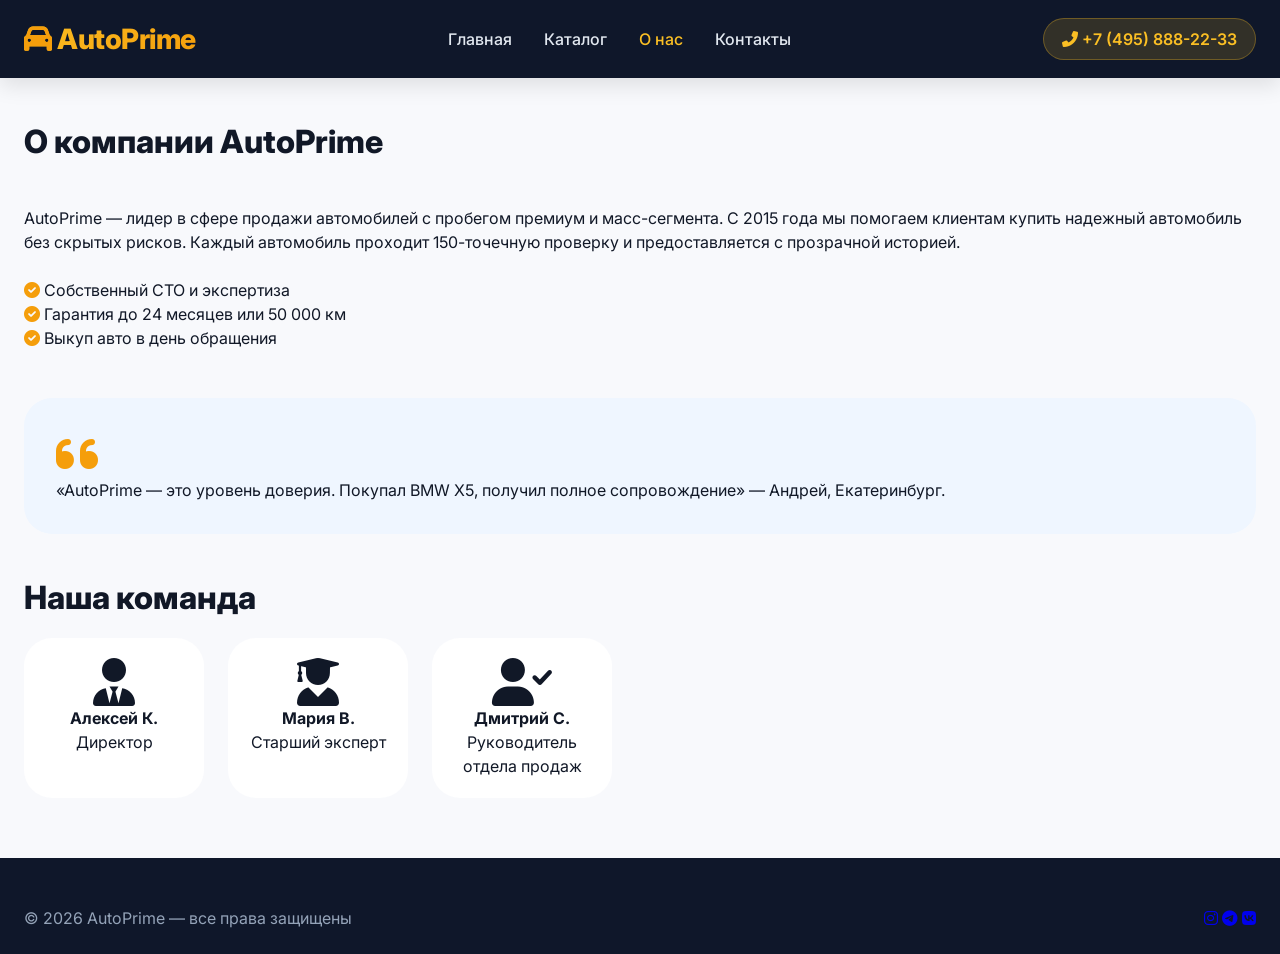
==== aboutUs.html @ ed4d7b5c "Add files via upload" ====
<!DOCTYPE html>
<html lang="ru">
<head>
    <meta charset="UTF-8">
    <meta name="viewport" content="width=device-width, initial-scale=1.0">
    <title>О компании | AutoPrime</title>
    <link rel="stylesheet" href="styles.css">
    <link rel="stylesheet" href="adaptation.css">
    <link href="https://fonts.googleapis.com/css2?family=Inter:opsz,wght@14..32,300;400;500;600;700;800&display=swap" rel="stylesheet">
    <link rel="stylesheet" href="https://cdnjs.cloudflare.com/ajax/libs/font-awesome/6.0.0-beta3/css/all.min.css">
</head>
<body>
    <header class="header">
        <div class="container">
            <div class="navbar">
                <div class="logo"><i class="fas fa-car"></i> AutoPrime</div>
                <ul class="nav-links">
                    <li><a href="index.html">Главная</a></li>
                    <li><a href="catalog.html">Каталог</a></li>
                    <li><a href="aboutUs.html" class="active">О нас</a></li>
                    <li><a href="contact.html">Контакты</a></li>
                </ul>
                <div class="contact-phone"><i class="fas fa-phone-alt"></i> +7 (495) 888-22-33</div>
            </div>
        </div>
    </header>

    <main>
        <div class="container">
            <div class="section-title">О компании AutoPrime</div>
            <div class="about-grid">
                <div>
                    <p>AutoPrime — лидер в сфере продажи автомобилей с пробегом премиум и масс-сегмента. С 2015 года мы помогаем клиентам купить надежный автомобиль без скрытых рисков. Каждый автомобиль проходит 150-точечную проверку и предоставляется с прозрачной историей.</p>
                    <br>
                    <p><i class="fas fa-check-circle" style="color:#F59E0B;"></i>  Собственный СТО и экспертиза</p>
                    <p><i class="fas fa-check-circle" style="color:#F59E0B;"></i>  Гарантия до 24 месяцев или 50 000 км</p>
                    <p><i class="fas fa-check-circle" style="color:#F59E0B;"></i>  Выкуп авто в день обращения</p>
                </div>
                <div class="quote-block">
                    <i class="fas fa-quote-left" style="font-size:48px; color:#F59E0B;"></i>
                    <p>«AutoPrime — это уровень доверия. Покупал BMW X5, получил полное сопровождение» — Андрей, Екатеринбург.</p>
                </div>
            </div>

            <div class="section-title">Наша команда</div>
            <div class="team-grid">
                <div class="team-card"><i class="fas fa-user-tie fa-3x"></i><h4>Алексей К.</h4><p>Директор</p></div>
                <div class="team-card"><i class="fas fa-user-graduate fa-3x"></i><h4>Мария В.</h4><p>Старший эксперт</p></div>
                <div class="team-card"><i class="fas fa-user-check fa-3x"></i><h4>Дмитрий С.</h4><p>Руководитель отдела продаж</p></div>
            </div>
        </div>
    </main>

    <footer>
        <div class="container">
            <div class="footer-flex">
                <div>© 2026 AutoPrime — все права защищены</div>
                <div><a href="http://vk.com" target="_blank"><i class="fab fa-instagram"></i></a> <a
                        href="https://vk.com" target="_blank"><i class="fab fa-telegram"></i></a> <a
                        href="http://vk.com" target="_blank"><i class="fab fa-vk"></i></a></div>
            </div>
        </div>
    </footer>

    <script src="script.js"></script>
</body>
</html>
---- styles.css ----
* {
    margin: 0;
    padding: 0;
    box-sizing: border-box;
}

body {
    font-family: 'Inter', sans-serif;
    background-color: #F8F9FC;
    color: #111827;
    line-height: 1.5;
}

.container {
    max-width: 1280px;
    margin: 0 auto;
    padding: 0 24px;
}

/* Header */
.header {
    background: #0F172A;
    color: white;
    position: sticky;
    top: 0;
    z-index: 100;
    box-shadow: 0 8px 20px rgba(0,0,0,0.1);
}

.navbar {
    display: flex;
    align-items: center;
    justify-content: space-between;
    flex-wrap: wrap;
    padding: 18px 0;
    gap: 20px;
}

.logo {
    font-size: 28px;
    font-weight: 800;
    letter-spacing: -0.5px;
    background: linear-gradient(135deg, #FBBF24, #F59E0B);
    background-clip: text;
    -webkit-background-clip: text;
    color: transparent;
}

.logo i {
    color: #F59E0B;
    background: none;
    background-clip: unset;
}

.nav-links {
    display: flex;
    gap: 32px;
    list-style: none;
}

.nav-links a {
    color: #E2E8F0;
    text-decoration: none;
    font-weight: 500;
    transition: 0.2s;
}

.nav-links a:hover, .nav-links a.active {
    color: #FBBF24;
}

.contact-phone {
    background: rgba(251,191,36,0.15);
    padding: 8px 18px;
    border-radius: 40px;
    font-weight: 600;
    color: #FBBF24;
    border: 1px solid rgba(251,191,36,0.3);
}

/* Hero */
.hero {
    background: linear-gradient(105deg, #0F172A 0%, #1E293B 100%);
    color: white;
    padding: 70px 0 90px;
    border-radius: 0 0 40px 40px;
    margin-bottom: 40px;
    padding-left: 40px;
}

.hero-grid {
    display: flex;
    flex-wrap: wrap;
    align-items: center;
    justify-content: space-between;
    gap: 40px;
}

.hero-content h1 {
    font-size: 52px;
    font-weight: 800;
    line-height: 1.2;
    margin-bottom: 20px;
}

.hero-content p {
    font-size: 18px;
    opacity: 0.9;
    margin-bottom: 32px;
    max-width: 550px;
}

.btn-primary {
    background: #FBBF24;
    color: #0F172A;
    padding: 14px 32px;
    border-radius: 60px;
    font-weight: 700;
    text-decoration: none;
    display: inline-block;
    transition: 0.2s;
    border: none;
    cursor: pointer;
    font-size: 16px;
}

.btn-primary:hover {
    background: #F59E0B;
    transform: translateY(-2px);
}

.btn-outline {
    border: 2px solid rgba(255,255,255,0.5);
    background: transparent;
    padding: 12px 28px;
    border-radius: 60px;
    font-weight: 600;
    color: white;
    text-decoration: none;
    margin-left: 12px;
}

.hero-stats {
    background: rgba(255,255,255,0.05);
    backdrop-filter: blur(12px);
    border-radius: 32px;
    padding: 28px;
    display: flex;
    gap: 28px;
    flex-wrap: wrap;
}

.stat-item h3 {
    font-size: 32px;
    font-weight: 800;
    color: #FBBF24;
}

/* Cards */
.section-title {
    font-size: 32px;
    font-weight: 800;
    margin: 40px 0 16px;
}

.cars-grid {
    display: grid;
    grid-template-columns: repeat(auto-fill, minmax(300px, 1fr));
    gap: 28px;
    margin: 32px 0;
}

.car-card {
    background: white;
    border-radius: 24px;
    overflow: hidden;
    box-shadow: 0 8px 20px rgba(0,0,0,0.05);
    transition: all 0.25s;
    cursor: pointer;
    border: 1px solid #EDF2F7;
}

.car-card:hover {
    transform: translateY(-5px);
    box-shadow: 0 20px 28px -12px rgba(0,0,0,0.2);
    border-color: #FBBF24;
}

.car-img {
    height: 200px;
    background: #D9E2EF;
    display: flex;
    align-items: center;
    justify-content: center;
    font-size: 64px;
    color: #1F2A44;
}

.car-info {
    padding: 20px;
}

.car-title {
    font-size: 22px;
    font-weight: 700;
    margin-bottom: 8px;
}

.car-price {
    font-size: 24px;
    font-weight: 800;
    color: #F59E0B;
    margin: 12px 0;
}

.car-details {
    display: flex;
    gap: 16px;
    color: #4B5563;
    font-size: 14px;
    border-top: 1px solid #E5E7EB;
    padding-top: 12px;
    margin-top: 8px;
}

/* Filters */
.filters-bar {
    background: white;
    border-radius: 28px;
    padding: 28px;
    margin: 30px 0;
    box-shadow: 0 4px 12px rgba(0,0,0,0.03);
    display: flex;
    flex-wrap: wrap;
    gap: 20px;
    align-items: flex-end;
    border: 1px solid #EFF3F8;
}

.filter-group {
    flex: 1;
    min-width: 160px;
}

.filter-group label {
    font-weight: 600;
    display: block;
    margin-bottom: 8px;
    font-size: 14px;
}

select, input, textarea {
    width: 100%;
    padding: 12px 16px;
    border-radius: 40px;
    border: 1px solid #CBD5E1;
    font-family: inherit;
}

.price-range {
    display: flex;
    gap: 10px;
}

.btn-filter {
    background: #0F172A;
    color: white;
    border: none;
    padding: 12px 24px;
    border-radius: 40px;
    cursor: pointer;
}

.sort-bar {
    display: flex;
    justify-content: flex-end;
    gap: 12px;
    margin: 20px 0;
}

.cars-count {
    font-weight: 500;
    margin-bottom: 16px;
}

/* Modal */
.modal {
    display: none;
    position: fixed;
    top: 0; left: 0;
    width: 100%; height: 100%;
    background: rgba(0,0,0,0.7);
    align-items: center;
    justify-content: center;
    z-index: 1000;
}

.modal-content {
    background: white;
    max-width: 550px;
    width: 90%;
    border-radius: 32px;
    padding: 28px;
    position: relative;
}

.close-modal {
    position: absolute;
    right: 24px;
    top: 20px;
    font-size: 28px;
    cursor: pointer;
}

/* Advantages */
.advantages-grid {
    display: grid;
    grid-template-columns: repeat(auto-fit, minmax(240px, 1fr));
    gap: 28px;
    margin: 30px 0;
}

.advantage-card {
    background: white;
    padding: 24px;
    border-radius: 24px;
}

.feature-icon {
    font-size: 32px;
    color: #F59E0B;
    margin-bottom: 16px;
}

/* About page */
.about-grid {
    display: flex;
    flex-wrap: wrap;
    gap: 48px;
    margin: 40px 0;
}

.quote-block {
    background: #EFF6FF;
    border-radius: 28px;
    padding: 32px;
    flex: 1;
}

.team-grid {
    display: flex;
    gap: 24px;
    flex-wrap: wrap;
    margin-bottom: 40px;
}

.team-card {
    background: white;
    border-radius: 28px;
    padding: 20px;
    width: 180px;
    text-align: center;
}

/* Contact page */
.contact-grid {
    display: flex;
    flex-wrap: wrap;
    gap: 40px;
    margin-bottom: 60px;
}

.contact-form-block, .contact-info-block {
    flex: 1;
}

.contact-form {
    background: white;
    padding: 32px;
    border-radius: 32px;
    box-shadow: 0 8px 20px rgba(0,0,0,0.05);
}

.form-group {
    margin-bottom: 20px;
}

.info-card {
    background: #F1F5F9;
    border-radius: 28px;
    padding: 28px;
}

/* Footer */
footer {
    background: #0F172A;
    color: #94A3B8;
    padding: 48px 0 24px;
    margin-top: 60px;
}

.footer-flex {
    display: flex;
    justify-content: space-between;
    flex-wrap: wrap;
    gap: 20px;
}
---- adaptation.css ----
/* Tablet */
@media (max-width: 900px) {
    .hero-content h1 {
        font-size: 38px;
    }
    
    .hero-stats {
        justify-content: center;
    }
    
    .navbar {
        flex-direction: column;
        text-align: center;
    }
    
    .nav-links {
        justify-content: center;
        flex-wrap: wrap;
        gap: 20px;
    }
}

/* Mobile */
@media (max-width: 680px) {
    .container {
        padding: 0 16px;
    }
    
    .hero {
        padding: 40px 0 60px;
    }
    
    .hero-content h1 {
        font-size: 28px;
    }
    
    .hero-content p {
        font-size: 16px;
    }
    
    .btn-primary, .btn-outline {
        padding: 10px 20px;
        font-size: 14px;
    }
    
    .btn-outline {
        margin-left: 8px;
    }
    
    .section-title {
        font-size: 26px;
    }
    
    .cars-grid {
        grid-template-columns: 1fr;
        gap: 20px;
    }
    
    .filters-bar {
        flex-direction: column;
        align-items: stretch;
    }
    
    .filter-group {
        width: 100%;
    }
    
    .price-range {
        flex-direction: column;
    }
    
    .sort-bar {
        justify-content: flex-start;
        flex-wrap: wrap;
    }
    
    .about-grid {
        flex-direction: column;
    }
    
    .team-card {
        width: 100%;
    }
    
    .contact-grid {
        flex-direction: column;
    }
    
    .hero-stats {
        flex-direction: column;
        align-items: center;
        text-align: center;
        gap: 16px;
    }
    
    .stat-item h3 {
        font-size: 28px;
    }
    
    .modal-content {
        width: 95%;
        padding: 20px;
    }
}
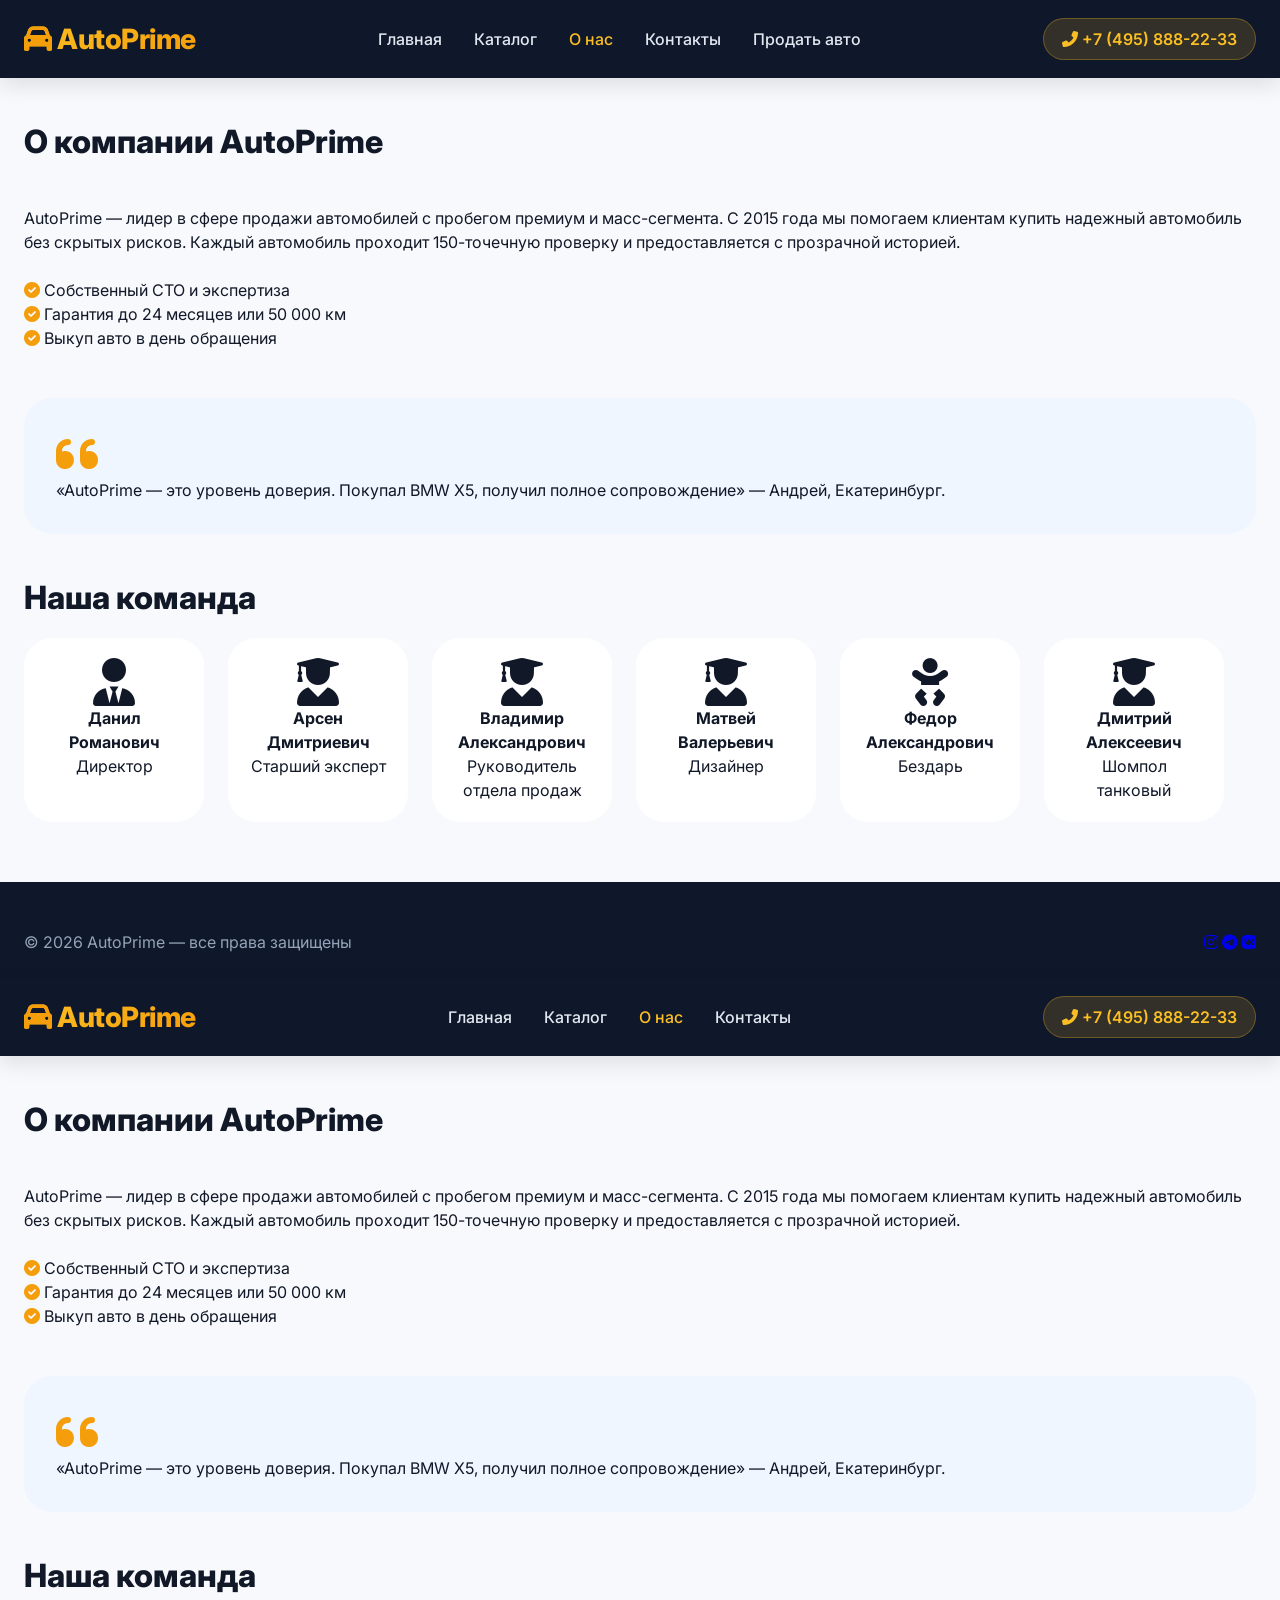
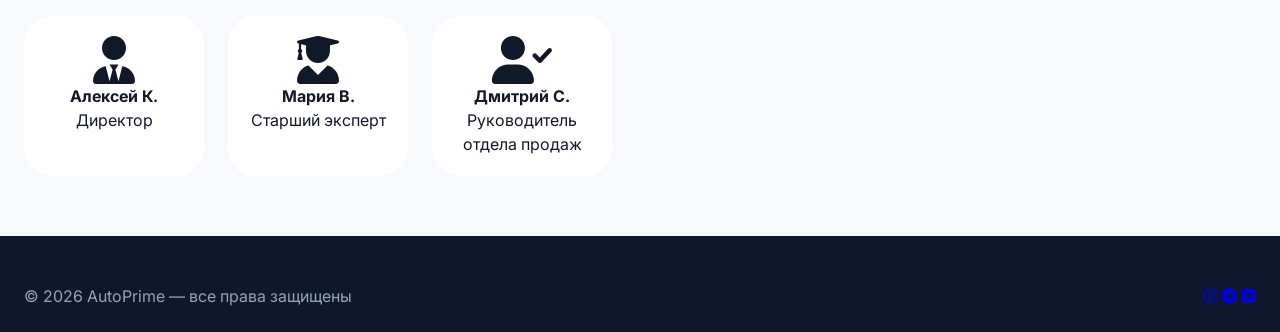
==== commit cd899215: "Update aboutUs.html" ====
--- a/aboutUs.html
+++ b/aboutUs.html
@@ -4,7 +4,77 @@
     <meta charset="UTF-8">
     <meta name="viewport" content="width=device-width, initial-scale=1.0">
     <title>О компании | AutoPrime</title>
+    <link rel="stylesheet" href="styles.css"><!DOCTYPE html>
+<html lang="ru">
+<head>
+    <meta charset="UTF-8">
+    <meta name="viewport" content="width=device-width, initial-scale=1.0">
+    <title>О компании | AutoPrime</title>
     <link rel="stylesheet" href="styles.css">
+    <link rel="stylesheet" href="adaptation.css">
+    <link href="https://fonts.googleapis.com/css2?family=Inter:opsz,wght@14..32,300;400;500;600;700;800&display=swap" rel="stylesheet">
+    <link rel="stylesheet" href="https://cdnjs.cloudflare.com/ajax/libs/font-awesome/6.0.0-beta3/css/all.min.css">
+</head>
+<body>
+    <header class="header">
+        <div class="container">
+            <div class="navbar">
+                <div class="logo"><i class="fas fa-car"></i> AutoPrime</div>
+                <ul class="nav-links">
+                    <li><a href="index.html">Главная</a></li>
+                    <li><a href="catalog.html">Каталог</a></li>
+                    <li><a href="aboutUs.html" class="active">О нас</a></li>
+                    <li><a href="contact.html">Контакты</a></li>
+                    <li><a href="sell.html">Продать авто</a></li>
+                </ul>
+                <div class="contact-phone"><i class="fas fa-phone-alt"></i> +7 (495) 888-22-33</div>
+            </div>
+        </div>
+    </header>
+
+    <main>
+        <div class="container">
+            <div class="section-title">О компании AutoPrime</div>
+            <div class="about-grid">
+                <div>
+                    <p>AutoPrime — лидер в сфере продажи автомобилей с пробегом премиум и масс-сегмента. С 2015 года мы помогаем клиентам купить надежный автомобиль без скрытых рисков. Каждый автомобиль проходит 150-точечную проверку и предоставляется с прозрачной историей.</p>
+                    <br>
+                    <p><i class="fas fa-check-circle" style="color:#F59E0B;"></i>  Собственный СТО и экспертиза</p>
+                    <p><i class="fas fa-check-circle" style="color:#F59E0B;"></i>  Гарантия до 24 месяцев или 50 000 км</p>
+                    <p><i class="fas fa-check-circle" style="color:#F59E0B;"></i>  Выкуп авто в день обращения</p>
+                </div>
+                <div class="quote-block">
+                    <i class="fas fa-quote-left" style="font-size:48px; color:#F59E0B;"></i>
+                    <p>«AutoPrime — это уровень доверия. Покупал BMW X5, получил полное сопровождение» — Андрей, Екатеринбург.</p>
+                </div>
+            </div>
+
+            <div class="section-title">Наша команда</div>
+            <div class="team-grid">
+                <div class="team-card"><i class="fas fa-user-tie fa-3x"></i><h4>Данил Романович</h4><p>Директор</p></div>
+                <div class="team-card"><i class="fas fa-user-graduate fa-3x"></i><h4>Арсен Дмитриевич</h4><p>Старший эксперт</p></div>
+                <div class="team-card"><i class="fas fa-user-graduate fa-3x"></i><h4>Владимир Александрович</h4><p>Руководитель отдела продаж</p></div>
+                <div class="team-card"><i class="fas fa-user-graduate fa-3x"></i><h4> Матвей Валерьевич</h4><p>Дизайнер</p></div>
+                <div class="team-card"><i class="fa-solid fa-baby fa-3x"></i><h4>Федор Александрович</h4><p>Бездарь</p></div>
+                <div class="team-card"><i class="fas fa-user-graduate fa-3x"></i><h4>Дмитрий Алексеевич</h4><p>Шомпол танковый</p></div>
+            </div>
+        </div>
+    </main>
+
+    <footer>
+        <div class="container">
+            <div class="footer-flex">
+                <div>© 2026 AutoPrime — все права защищены</div>
+                <div><a href="http://vk.com" target="_blank"><i class="fab fa-instagram"></i></a> <a
+                        href="https://vk.com" target="_blank"><i class="fab fa-telegram"></i></a> <a
+                        href="http://vk.com" target="_blank"><i class="fab fa-vk"></i></a></div>
+            </div>
+        </div>
+    </footer>
+
+    <script src="script.js"></script>
+</body>
+</html>
     <link rel="stylesheet" href="adaptation.css">
     <link href="https://fonts.googleapis.com/css2?family=Inter:opsz,wght@14..32,300;400;500;600;700;800&display=swap" rel="stylesheet">
     <link rel="stylesheet" href="https://cdnjs.cloudflare.com/ajax/libs/font-awesome/6.0.0-beta3/css/all.min.css">
@@ -64,4 +134,4 @@
 
     <script src="script.js"></script>
 </body>
-</html>+</html>
--- a/adaptation.css
+++ b/adaptation.css
@@ -44,7 +44,12 @@
     }
     
     .btn-outline {
-        margin-left: 8px;
+        margin-right: 10px;
+    }
+    
+    .btns {
+        display: grid;
+        row-gap: 1rem;
     }
     
     .section-title {
@@ -101,4 +106,4 @@
         width: 95%;
         padding: 20px;
     }
-}+}
--- a/adaptation.css
+++ b/adaptation.css
@@ -44,7 +44,12 @@
     }
     
     .btn-outline {
-        margin-left: 8px;
+        margin-right: 10px;
+    }
+    
+    .btns {
+        display: grid;
+        row-gap: 1rem;
     }
     
     .section-title {
@@ -101,4 +106,4 @@
         width: 95%;
         padding: 20px;
     }
-}+}
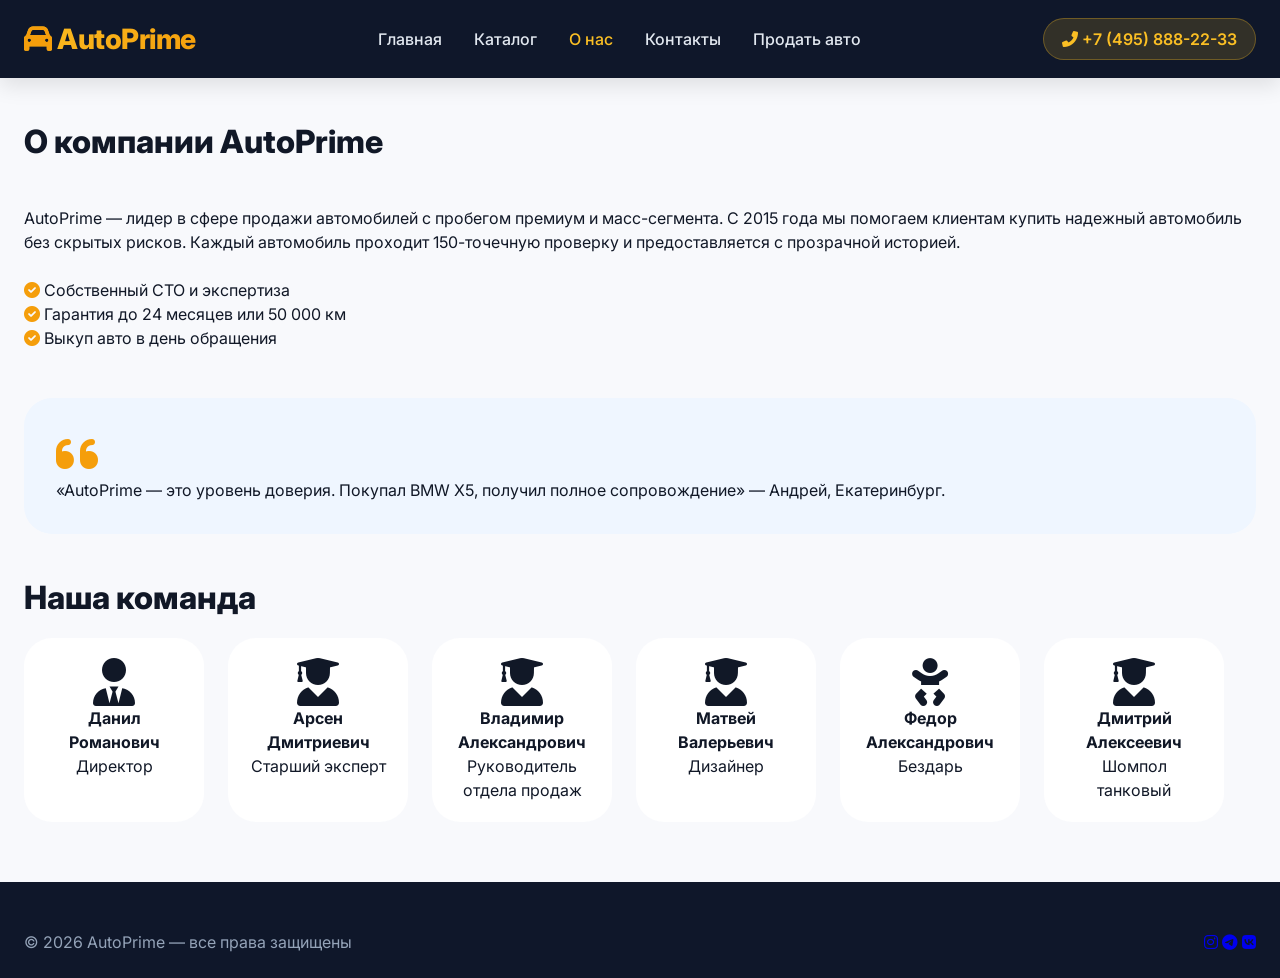
==== commit 225b5018: "Update aboutUs.html" ====
--- a/aboutUs.html
+++ b/aboutUs.html
@@ -1,10 +1,4 @@
 <!DOCTYPE html>
-<html lang="ru">
-<head>
-    <meta charset="UTF-8">
-    <meta name="viewport" content="width=device-width, initial-scale=1.0">
-    <title>О компании | AutoPrime</title>
-    <link rel="stylesheet" href="styles.css"><!DOCTYPE html>
 <html lang="ru">
 <head>
     <meta charset="UTF-8">
@@ -75,63 +69,3 @@
     <script src="script.js"></script>
 </body>
 </html>
-    <link rel="stylesheet" href="adaptation.css">
-    <link href="https://fonts.googleapis.com/css2?family=Inter:opsz,wght@14..32,300;400;500;600;700;800&display=swap" rel="stylesheet">
-    <link rel="stylesheet" href="https://cdnjs.cloudflare.com/ajax/libs/font-awesome/6.0.0-beta3/css/all.min.css">
-</head>
-<body>
-    <header class="header">
-        <div class="container">
-            <div class="navbar">
-                <div class="logo"><i class="fas fa-car"></i> AutoPrime</div>
-                <ul class="nav-links">
-                    <li><a href="index.html">Главная</a></li>
-                    <li><a href="catalog.html">Каталог</a></li>
-                    <li><a href="aboutUs.html" class="active">О нас</a></li>
-                    <li><a href="contact.html">Контакты</a></li>
-                </ul>
-                <div class="contact-phone"><i class="fas fa-phone-alt"></i> +7 (495) 888-22-33</div>
-            </div>
-        </div>
-    </header>
-
-    <main>
-        <div class="container">
-            <div class="section-title">О компании AutoPrime</div>
-            <div class="about-grid">
-                <div>
-                    <p>AutoPrime — лидер в сфере продажи автомобилей с пробегом премиум и масс-сегмента. С 2015 года мы помогаем клиентам купить надежный автомобиль без скрытых рисков. Каждый автомобиль проходит 150-точечную проверку и предоставляется с прозрачной историей.</p>
-                    <br>
-                    <p><i class="fas fa-check-circle" style="color:#F59E0B;"></i>  Собственный СТО и экспертиза</p>
-                    <p><i class="fas fa-check-circle" style="color:#F59E0B;"></i>  Гарантия до 24 месяцев или 50 000 км</p>
-                    <p><i class="fas fa-check-circle" style="color:#F59E0B;"></i>  Выкуп авто в день обращения</p>
-                </div>
-                <div class="quote-block">
-                    <i class="fas fa-quote-left" style="font-size:48px; color:#F59E0B;"></i>
-                    <p>«AutoPrime — это уровень доверия. Покупал BMW X5, получил полное сопровождение» — Андрей, Екатеринбург.</p>
-                </div>
-            </div>
-
-            <div class="section-title">Наша команда</div>
-            <div class="team-grid">
-                <div class="team-card"><i class="fas fa-user-tie fa-3x"></i><h4>Алексей К.</h4><p>Директор</p></div>
-                <div class="team-card"><i class="fas fa-user-graduate fa-3x"></i><h4>Мария В.</h4><p>Старший эксперт</p></div>
-                <div class="team-card"><i class="fas fa-user-check fa-3x"></i><h4>Дмитрий С.</h4><p>Руководитель отдела продаж</p></div>
-            </div>
-        </div>
-    </main>
-
-    <footer>
-        <div class="container">
-            <div class="footer-flex">
-                <div>© 2026 AutoPrime — все права защищены</div>
-                <div><a href="http://vk.com" target="_blank"><i class="fab fa-instagram"></i></a> <a
-                        href="https://vk.com" target="_blank"><i class="fab fa-telegram"></i></a> <a
-                        href="http://vk.com" target="_blank"><i class="fab fa-vk"></i></a></div>
-            </div>
-        </div>
-    </footer>
-
-    <script src="script.js"></script>
-</body>
-</html>
--- a/styles.css
+++ b/styles.css
@@ -24,7 +24,7 @@
     position: sticky;
     top: 0;
     z-index: 100;
-    box-shadow: 0 8px 20px rgba(0,0,0,0.1);
+    box-shadow: 0 8px 20px rgba(0, 0, 0, 0.1);
 }
 
 .navbar {
@@ -65,17 +65,18 @@
     transition: 0.2s;
 }
 
-.nav-links a:hover, .nav-links a.active {
+.nav-links a:hover,
+.nav-links a.active {
     color: #FBBF24;
 }
 
 .contact-phone {
-    background: rgba(251,191,36,0.15);
+    background: rgba(251, 191, 36, 0.15);
     padding: 8px 18px;
     border-radius: 40px;
     font-weight: 600;
     color: #FBBF24;
-    border: 1px solid rgba(251,191,36,0.3);
+    border: 1px solid rgba(251, 191, 36, 0.3);
 }
 
 /* Hero */
@@ -130,7 +131,7 @@
 }
 
 .btn-outline {
-    border: 2px solid rgba(255,255,255,0.5);
+    border: 2px solid rgba(255, 255, 255, 0.5);
     background: transparent;
     padding: 12px 28px;
     border-radius: 60px;
@@ -141,7 +142,7 @@
 }
 
 .hero-stats {
-    background: rgba(255,255,255,0.05);
+    background: rgba(255, 255, 255, 0.05);
     backdrop-filter: blur(12px);
     border-radius: 32px;
     padding: 28px;
@@ -174,7 +175,7 @@
     background: white;
     border-radius: 24px;
     overflow: hidden;
-    box-shadow: 0 8px 20px rgba(0,0,0,0.05);
+    box-shadow: 0 8px 20px rgba(0, 0, 0, 0.05);
     transition: all 0.25s;
     cursor: pointer;
     border: 1px solid #EDF2F7;
@@ -182,7 +183,7 @@
 
 .car-card:hover {
     transform: translateY(-5px);
-    box-shadow: 0 20px 28px -12px rgba(0,0,0,0.2);
+    box-shadow: 0 20px 28px -12px rgba(0, 0, 0, 0.2);
     border-color: #FBBF24;
 }
 
@@ -229,7 +230,7 @@
     border-radius: 28px;
     padding: 28px;
     margin: 30px 0;
-    box-shadow: 0 4px 12px rgba(0,0,0,0.03);
+    box-shadow: 0 4px 12px rgba(0, 0, 0, 0.03);
     display: flex;
     flex-wrap: wrap;
     gap: 20px;
@@ -249,7 +250,9 @@
     font-size: 14px;
 }
 
-select, input, textarea {
+select,
+input,
+textarea {
     width: 100%;
     padding: 12px 16px;
     border-radius: 40px;
@@ -287,9 +290,11 @@
 .modal {
     display: none;
     position: fixed;
-    top: 0; left: 0;
-    width: 100%; height: 100%;
-    background: rgba(0,0,0,0.7);
+    top: 0;
+    left: 0;
+    width: 100%;
+    height: 100%;
+    background: rgba(0, 0, 0, 0.7);
     align-items: center;
     justify-content: center;
     z-index: 1000;
@@ -370,7 +375,8 @@
     margin-bottom: 60px;
 }
 
-.contact-form-block, .contact-info-block {
+.contact-form-block,
+.contact-info-block {
     flex: 1;
 }
 
@@ -378,7 +384,7 @@
     background: white;
     padding: 32px;
     border-radius: 32px;
-    box-shadow: 0 8px 20px rgba(0,0,0,0.05);
+    box-shadow: 0 8px 20px rgba(0, 0, 0, 0.05);
 }
 
 .form-group {
@@ -404,4 +410,113 @@
     justify-content: space-between;
     flex-wrap: wrap;
     gap: 20px;
-}+}
+
+.sell-hero {
+    background: linear-gradient(105deg, #0F172A 0%, #1E293B 100%);
+    color: white;
+    padding: 40px 0 60px;
+    border-radius: 0 0 40px 40px;
+    margin-bottom: 40px;
+    text-align: center;
+}
+
+.sell-form-container {
+    max-width: 800px;
+    margin: 0 auto 60px;
+    background: white;
+    border-radius: 32px;
+    padding: 40px;
+    box-shadow: 0 20px 35px -12px rgba(0, 0, 0, 0.1);
+}
+
+.form-row {
+    display: flex;
+    gap: 20px;
+    flex-wrap: wrap;
+    margin-bottom: 20px;
+}
+
+.form-row .form-group {
+    flex: 1;
+    min-width: 180px;
+}
+
+.form-group {
+    margin-bottom: 20px;
+}
+
+.form-group label {
+    display: block;
+    font-weight: 600;
+    margin-bottom: 8px;
+    color: #0F172A;
+}
+
+.form-group input,
+.form-group select,
+.form-group textarea {
+    width: 100%;
+    padding: 12px 16px;
+    border-radius: 40px;
+    border: 1px solid #CBD5E1;
+    font-family: 'Inter', sans-serif;
+    font-size: 16px;
+    transition: 0.2s;
+}
+
+.form-group textarea {
+    border-radius: 24px;
+    resize: vertical;
+}
+
+.form-group input:focus,
+.form-group select:focus,
+.form-group textarea:focus {
+    outline: none;
+    border-color: #F59E0B;
+    box-shadow: 0 0 0 3px rgba(245, 158, 11, 0.1);
+}
+
+.photo-preview {
+    display: flex;
+    flex-wrap: wrap;
+    gap: 16px;
+    margin-top: 12px;
+    align-items: center;
+}
+
+.preview-img {
+    width: 120px;
+    height: 90px;
+    object-fit: cover;
+    border-radius: 16px;
+    border: 1px solid #E2E8F0;
+    background: #F8FAFC;
+}
+
+.btn-submit {
+    width: 100%;
+    background: #FBBF24;
+    color: #0F172A;
+    padding: 14px;
+    font-size: 18px;
+    font-weight: 700;
+    border: none;
+    border-radius: 60px;
+    cursor: pointer;
+    transition: 0.2s;
+    margin-top: 10px;
+}
+
+.btn-submit:hover {
+    background: #F59E0B;
+    transform: translateY(-2px);
+}
+
+.note {
+    font-size: 13px;
+    color: #64748B;
+    text-align: center;
+    margin-top: 20px;
+}
--- a/adaptation.css
+++ b/adaptation.css
@@ -51,7 +51,7 @@
         display: grid;
         row-gap: 1rem;
     }
-    
+
     .section-title {
         font-size: 26px;
     }
@@ -107,3 +107,9 @@
         padding: 20px;
     }
 }
+
+@media (max-width: 640px) {
+    .sell-form-container {
+        padding: 24px;
+    }
+}
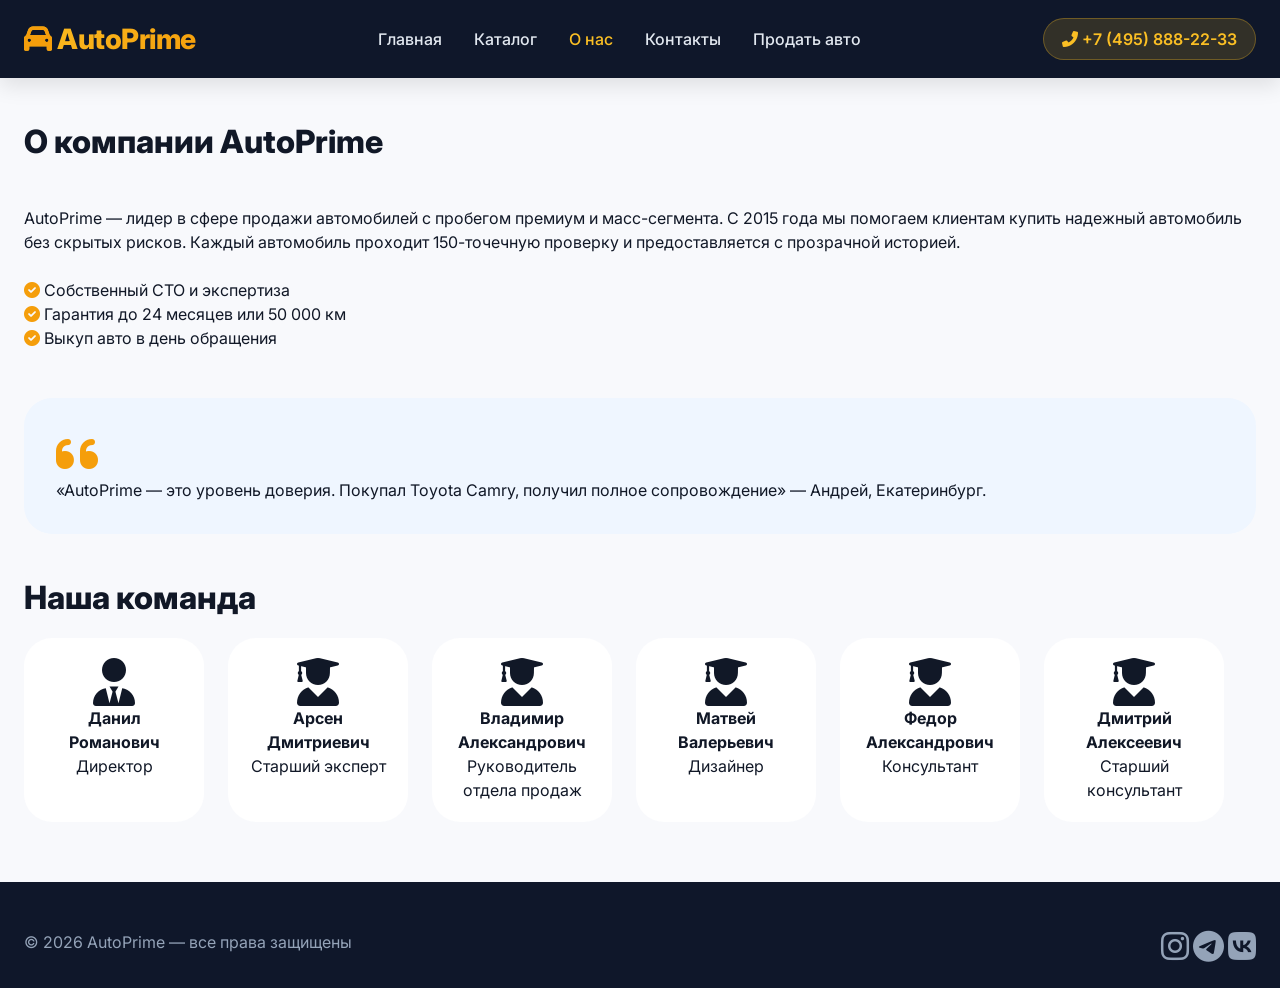
==== commit 953ba29d: "Update aboutUs.html" ====
--- a/aboutUs.html
+++ b/aboutUs.html
@@ -1,14 +1,17 @@
 <!DOCTYPE html>
 <html lang="ru">
+
 <head>
     <meta charset="UTF-8">
     <meta name="viewport" content="width=device-width, initial-scale=1.0">
     <title>О компании | AutoPrime</title>
     <link rel="stylesheet" href="styles.css">
     <link rel="stylesheet" href="adaptation.css">
-    <link href="https://fonts.googleapis.com/css2?family=Inter:opsz,wght@14..32,300;400;500;600;700;800&display=swap" rel="stylesheet">
+    <link href="https://fonts.googleapis.com/css2?family=Inter:opsz,wght@14..32,300;400;500;600;700;800&display=swap"
+        rel="stylesheet">
     <link rel="stylesheet" href="https://cdnjs.cloudflare.com/ajax/libs/font-awesome/6.0.0-beta3/css/all.min.css">
 </head>
+
 <body>
     <header class="header">
         <div class="container">
@@ -31,26 +34,48 @@
             <div class="section-title">О компании AutoPrime</div>
             <div class="about-grid">
                 <div>
-                    <p>AutoPrime — лидер в сфере продажи автомобилей с пробегом премиум и масс-сегмента. С 2015 года мы помогаем клиентам купить надежный автомобиль без скрытых рисков. Каждый автомобиль проходит 150-точечную проверку и предоставляется с прозрачной историей.</p>
+                    <p>AutoPrime — лидер в сфере продажи автомобилей с пробегом премиум и масс-сегмента. С 2015 года мы
+                        помогаем клиентам купить надежный автомобиль без скрытых рисков. Каждый автомобиль проходит
+                        150-точечную проверку и предоставляется с прозрачной историей.</p>
                     <br>
-                    <p><i class="fas fa-check-circle" style="color:#F59E0B;"></i>  Собственный СТО и экспертиза</p>
-                    <p><i class="fas fa-check-circle" style="color:#F59E0B;"></i>  Гарантия до 24 месяцев или 50 000 км</p>
-                    <p><i class="fas fa-check-circle" style="color:#F59E0B;"></i>  Выкуп авто в день обращения</p>
+                    <p><i class="fas fa-check-circle" style="color:#F59E0B;"></i> Собственный СТО и экспертиза</p>
+                    <p><i class="fas fa-check-circle" style="color:#F59E0B;"></i> Гарантия до 24 месяцев или 50 000 км
+                    </p>
+                    <p><i class="fas fa-check-circle" style="color:#F59E0B;"></i> Выкуп авто в день обращения</p>
                 </div>
                 <div class="quote-block">
                     <i class="fas fa-quote-left" style="font-size:48px; color:#F59E0B;"></i>
-                    <p>«AutoPrime — это уровень доверия. Покупал BMW X5, получил полное сопровождение» — Андрей, Екатеринбург.</p>
+                    <p>«AutoPrime — это уровень доверия. Покупал Toyota Camry, получил полное сопровождение» — Андрей,
+                        Екатеринбург.</p>
                 </div>
             </div>
 
             <div class="section-title">Наша команда</div>
             <div class="team-grid">
-                <div class="team-card"><i class="fas fa-user-tie fa-3x"></i><h4>Данил Романович</h4><p>Директор</p></div>
-                <div class="team-card"><i class="fas fa-user-graduate fa-3x"></i><h4>Арсен Дмитриевич</h4><p>Старший эксперт</p></div>
-                <div class="team-card"><i class="fas fa-user-graduate fa-3x"></i><h4>Владимир Александрович</h4><p>Руководитель отдела продаж</p></div>
-                <div class="team-card"><i class="fas fa-user-graduate fa-3x"></i><h4> Матвей Валерьевич</h4><p>Дизайнер</p></div>
-                <div class="team-card"><i class="fa-solid fa-baby fa-3x"></i><h4>Федор Александрович</h4><p>Бездарь</p></div>
-                <div class="team-card"><i class="fas fa-user-graduate fa-3x"></i><h4>Дмитрий Алексеевич</h4><p>Шомпол танковый</p></div>
+                <div class="team-card"><i class="fas fa-user-tie fa-3x"></i>
+                    <h4>Данил Романович</h4>
+                    <p>Директор</p>
+                </div>
+                <div class="team-card"><i class="fas fa-user-graduate fa-3x"></i>
+                    <h4>Арсен Дмитриевич</h4>
+                    <p>Старший эксперт</p>
+                </div>
+                <div class="team-card"><i class="fas fa-user-graduate fa-3x"></i>
+                    <h4>Владимир Александрович</h4>
+                    <p>Руководитель отдела продаж</p>
+                </div>
+                <div class="team-card"><i class="fas fa-user-graduate fa-3x"></i>
+                    <h4> Матвей Валерьевич</h4>
+                    <p>Дизайнер</p>
+                </div>
+                <div class="team-card"><i class="fas fa-user-graduate fa-3x"></i>
+                    <h4>Федор Александрович</h4>
+                    <p>Консультант</p>
+                </div>
+                <div class="team-card"><i class="fas fa-user-graduate fa-3x"></i>
+                    <h4>Дмитрий Алексеевич</h4>
+                    <p>Старший консультант</p>
+                </div>
             </div>
         </div>
     </main>
@@ -59,13 +84,14 @@
         <div class="container">
             <div class="footer-flex">
                 <div>© 2026 AutoPrime — все права защищены</div>
-                <div><a href="http://vk.com" target="_blank"><i class="fab fa-instagram"></i></a> <a
-                        href="https://vk.com" target="_blank"><i class="fab fa-telegram"></i></a> <a
-                        href="http://vk.com" target="_blank"><i class="fab fa-vk"></i></a></div>
+                <div><a href="http://vk.com" target="_blank"><i class="fab fa-instagram fa-2x"></i></a> <a
+                        href="https://vk.com" target="_blank"><i class="fab fa-telegram fa-2x"></i></a> <a
+                        href="http://vk.com" target="_blank"><i class="fab fa-vk fa-2x"></i></a></div>
             </div>
         </div>
     </footer>
 
     <script src="script.js"></script>
 </body>
+
 </html>
--- a/styles.css
+++ b/styles.css
@@ -520,3 +520,17 @@
     text-align: center;
     margin-top: 20px;
 }
+
+.header {
+    transition: transform 0.3s ease, box-shadow 0.3s ease;
+}
+
+.header-hidden {
+    transform: translateY(-100%);
+    box-shadow: none;
+}
+
+a, a:visited {
+    color: inherit;
+    text-decoration: none;
+}
--- a/adaptation.css
+++ b/adaptation.css
@@ -17,6 +17,18 @@
         justify-content: center;
         flex-wrap: wrap;
         gap: 20px;
+    }
+}
+
+/* Сворачивание header на телефонах при скролле */
+@media (max-width: 768px) {
+    .header {
+        position: sticky;
+        top: 0;
+        transition: transform 0.3s ease;
+    }
+    .header-hidden {
+        transform: translateY(-100%);
     }
 }
 
